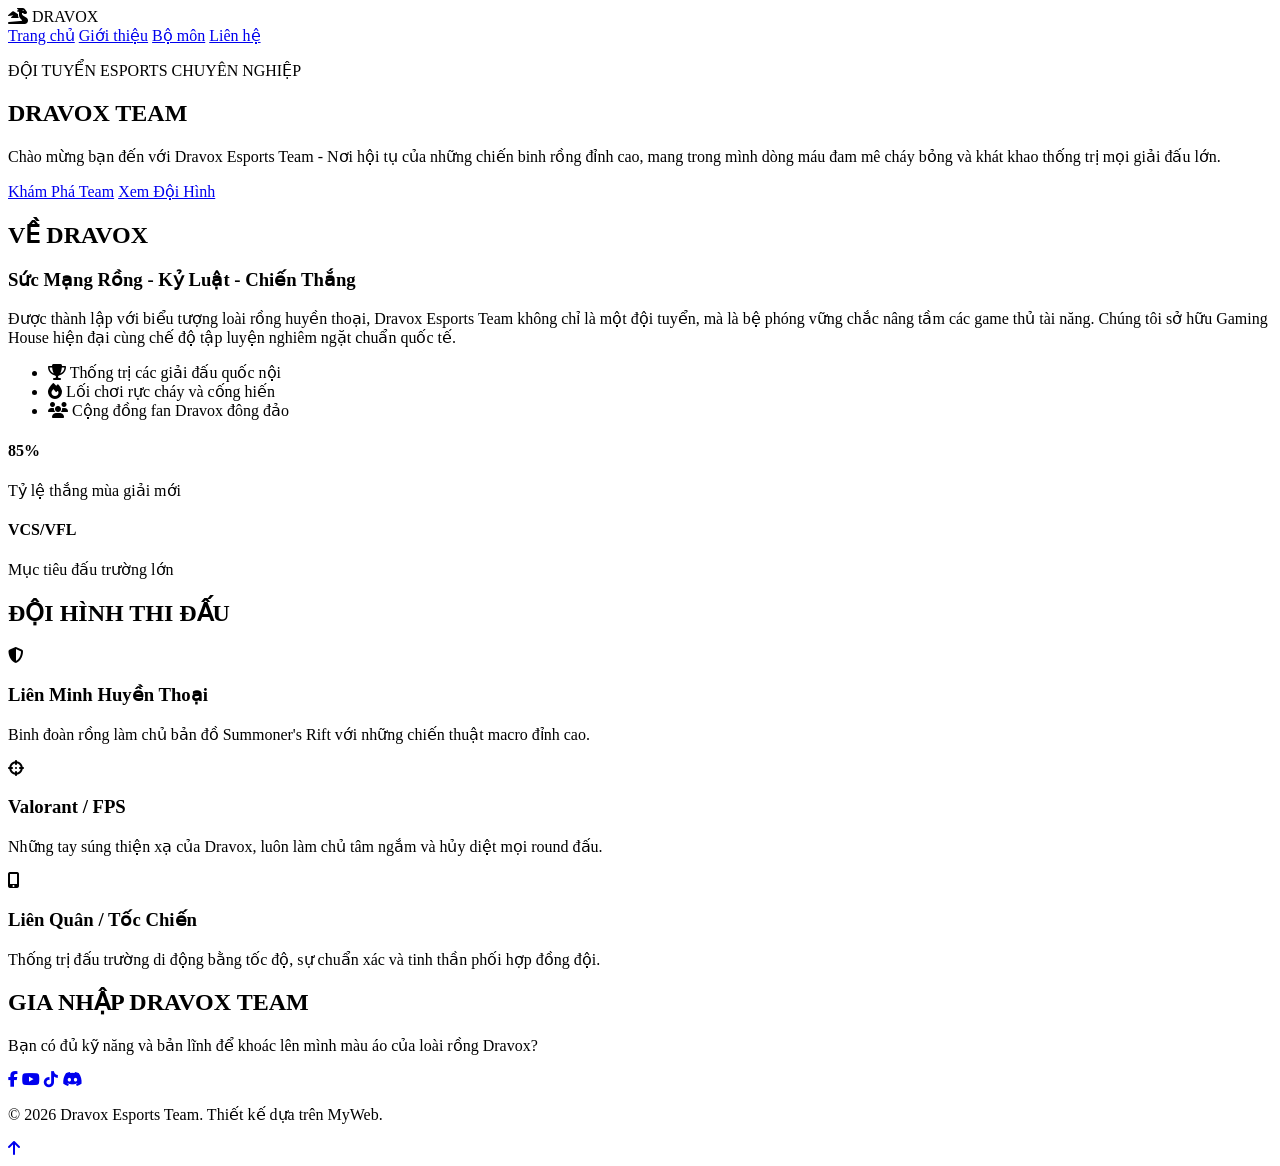
==== html/index.html @ 7ad42386 "Update index.html" ====
<!DOCTYPE html>
<html lang="vi">
<head>
  <meta charset="UTF-8">
  <meta name="viewport" content="width=device-width, initial-scale=1.0">
  <title>Dravox Esports - Đấu Trường Huyền Thoại</title>
  <!-- Nhúng Font chữ Gaming và Icon từ Google/FontAwesome -->
  <link rel="preconnect" href="https://fonts.googleapis.com">
  <link rel="preconnect" href="https://fonts.gstatic.com" crossorigin>
  <link href="https://fonts.googleapis.com/css2?family=Orbitron:wght@400;700;900&family=Roboto:wght@400;500;700&display=swap" rel="stylesheet">
  <link rel="stylesheet" href="https://cdnjs.cloudflare.com/ajax/libs/font-awesome/6.5.1/css/all.min.css">
  
  <!-- Đường dẫn kết nối đến file CSS ngoài của bạn -->
  <link rel="stylesheet" href="css/style.css">
</head>
<body>

<header class="site-header" id="top">
  <div class="brand"><i class="fa-solid fa-dragon"></i> DRAVOX</div>
  <nav class="main-nav" aria-label="Điều hướng chính">
    <a href="#hero">Trang chủ</a>
    <a href="#about">Giới thiệu</a>
    <a href="#gallery">Bộ môn</a>
    <a href="#contact">Liên hệ</a>
  </nav>
</header>

<main>
  <!-- Khu vực Banner chính (Hero Section) -->
  <section class="hero" id="hero">
    <div class="hero-content">
      <p class="eyebrow">ĐỘI TUYỂN ESPORTS CHUYÊN NGHIỆP</p>
      <h1 id="main-title">DRAVOX TEAM</h1>
      <p class="intro">Chào mừng bạn đến với Dravox Esports Team - Nơi hội tụ của những chiến binh rồng đỉnh cao, mang trong mình dòng máu đam mê cháy bỏng và khát khao thống trị mọi giải đấu lớn.</p>
      <div class="hero-buttons">
        <a class="primary-button" href="#about">Khám Phá Team</a>
        <a class="secondary-button" href="#gallery">Xem Đội Hình</a>
      </div>
    </div>
  </section>

  <!-- Khu vực Giới thiệu (About Section) -->
  <section class="about" id="about">
    <div class="section-container">
      <h2 class="section-title">VỀ DRAVOX</h2>
      <div class="about-grid">
        <div class="about-text">
          <h3>Sức Mạng Rồng - Kỷ Luật - Chiến Thắng</h3>
          <p>Được thành lập với biểu tượng loài rồng huyền thoại, Dravox Esports Team không chỉ là một đội tuyển, mà là bệ phóng vững chắc nâng tầm các game thủ tài năng. Chúng tôi sở hữu Gaming House hiện đại cùng chế độ tập luyện nghiêm ngặt chuẩn quốc tế.</p>
          <ul class="features-list">
            <li><i class="fa-solid fa-trophy"></i> Thống trị các giải đấu quốc nội</li>
            <li><i class="fa-solid fa-fire"></i> Lối chơi rực cháy và cống hiến</li>
            <li><i class="fa-solid fa-users"></i> Cộng đồng fan Dravox đông đảo</li>
          </ul>
        </div>
        <div class="about-stats">
          <div class="stat-card">
            <h4>85%</h4>
            <p>Tỷ lệ thắng mùa giải mới</p>
          </div>
          <div class="stat-card">
            <h4>VCS/VFL</h4>
            <p>Mục tiêu đấu trường lớn</p>
          </div>
        </div>
      </div>
    </div>
  </section>

  <!-- Khu vực Các bộ môn (Gallery Section) -->
  <section class="gallery" id="gallery">
    <div class="section-container">
      <h2 class="section-title">ĐỘI HÌNH THI ĐẤU</h2>
      <div class="cards-grid">
        <div class="game-card">
          <div class="game-icon"><i class="fa-solid fa-shield-halved"></i></div>
          <h3>Liên Minh Huyền Thoại</h3>
          <p>Binh đoàn rồng làm chủ bản đồ Summoner's Rift với những chiến thuật macro đỉnh cao.</p>
        </div>
        <div class="game-card">
          <div class="game-icon"><i class="fa-solid fa-crosshairs"></i></div>
          <h3>Valorant / FPS</h3>
          <p>Những tay súng thiện xạ của Dravox, luôn làm chủ tâm ngắm và hủy diệt mọi round đấu.</p>
        </div>
        <div class="game-card">
          <div class="game-icon"><i class="fa-solid fa-mobile-screen-button"></i></div>
          <h3>Liên Quân / Tốc Chiến</h3>
          <p>Thống trị đấu trường di động bằng tốc độ, sự chuẩn xác và tinh thần phối hợp đồng đội.</p>
        </div>
      </div>
    </div>
  </section>

  <!-- Khu vực Liên hệ (Contact Section) -->
  <section class="contact" id="contact">
    <div class="section-container">
      <h2 class="section-title">GIA NHẬP DRAVOX TEAM</h2>
      <p class="contact-sub">Bạn có đủ kỹ năng và bản lĩnh để khoác lên mình màu áo của loài rồng Dravox?</p>
      <div class="social-links">
        <a href="#" class="social-icon"><i class="fa-brands fa-facebook-f"></i></a>
        <a href="#" class="social-icon"><i class="fa-brands fa-youtube"></i></a>
        <a href="#" class="social-icon"><i class="fa-brands fa-tiktok"></i></a>
        <a href="#" class="social-icon"><i class="fa-brands fa-discord"></i></a>
      </div>
    </div>
  </section>
</main>

<footer class="site-footer">
  <p>&copy; 2026 Dravox Esports Team. Thiết kế dựa trên MyWeb.</p>
  <a href="#top" class="back-to-top"><i class="fa-solid fa-arrow-up"></i></a>
</footer>

</body>
</html>
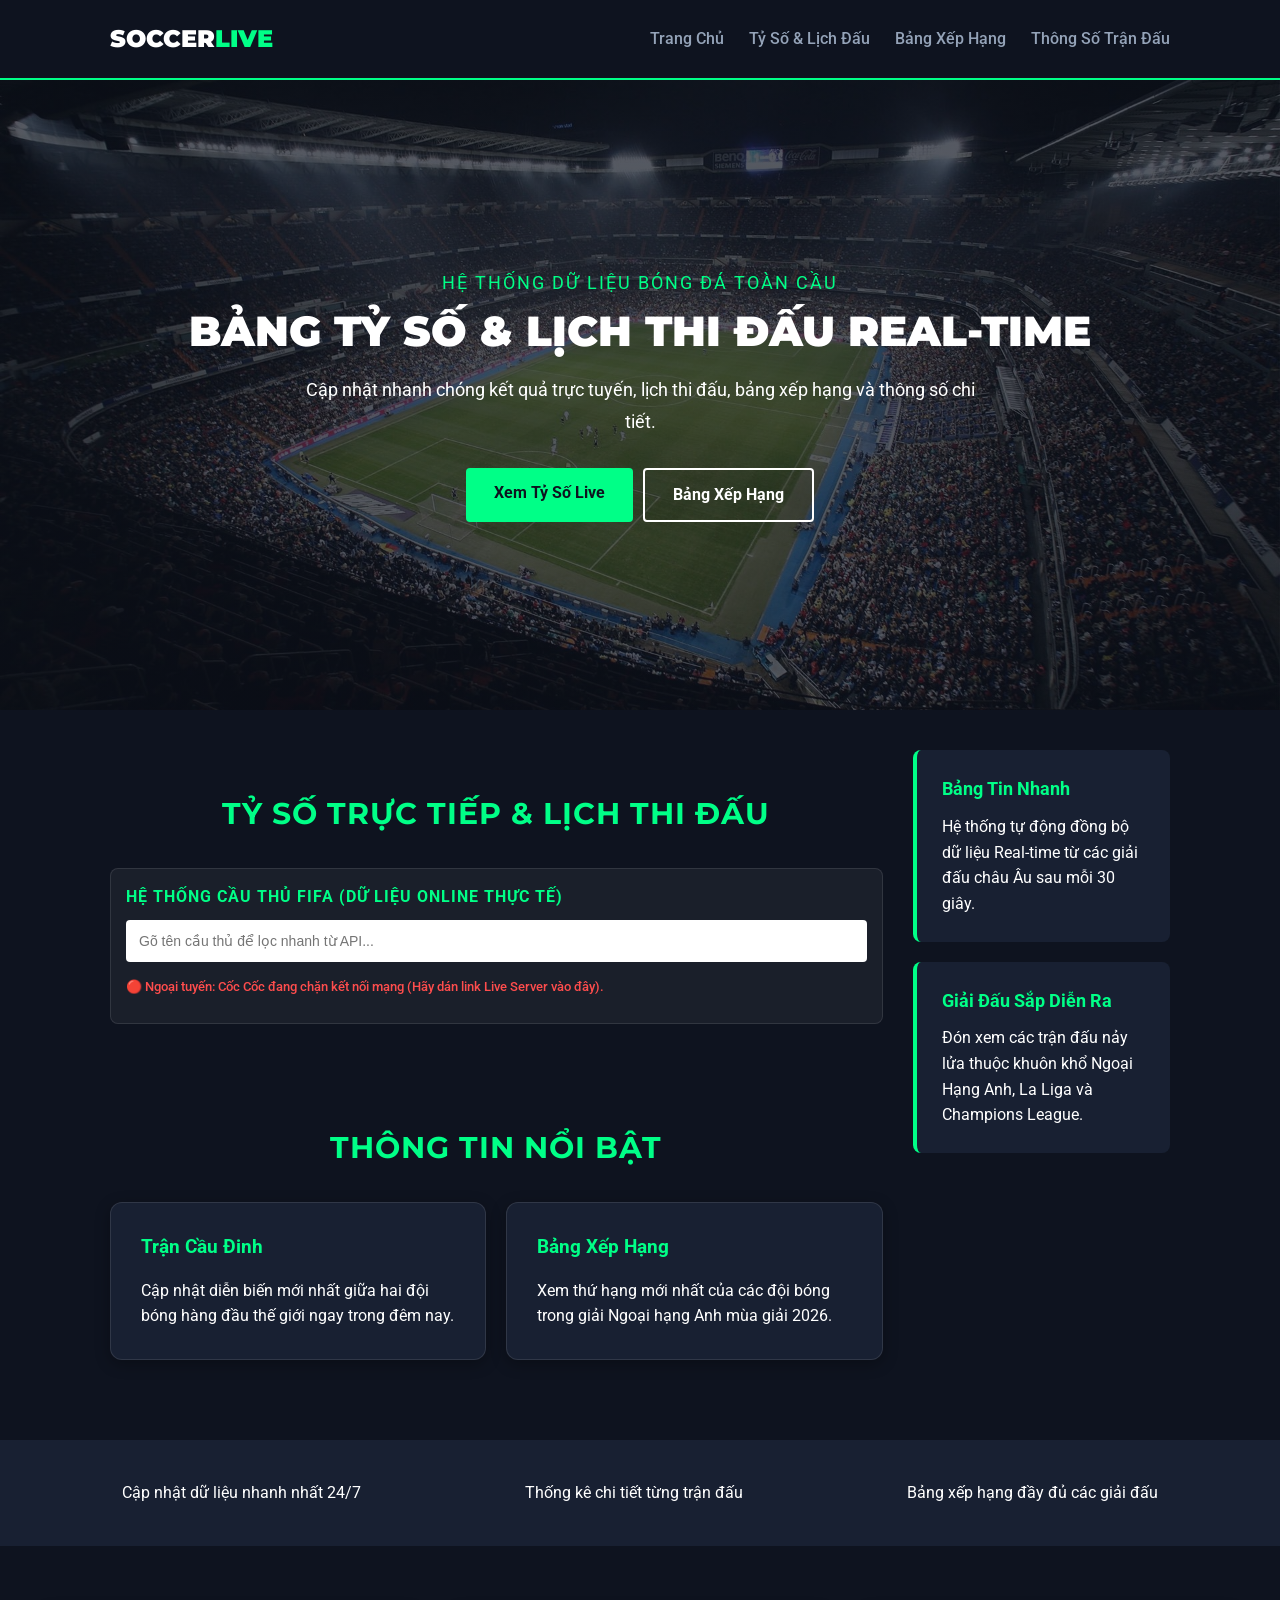
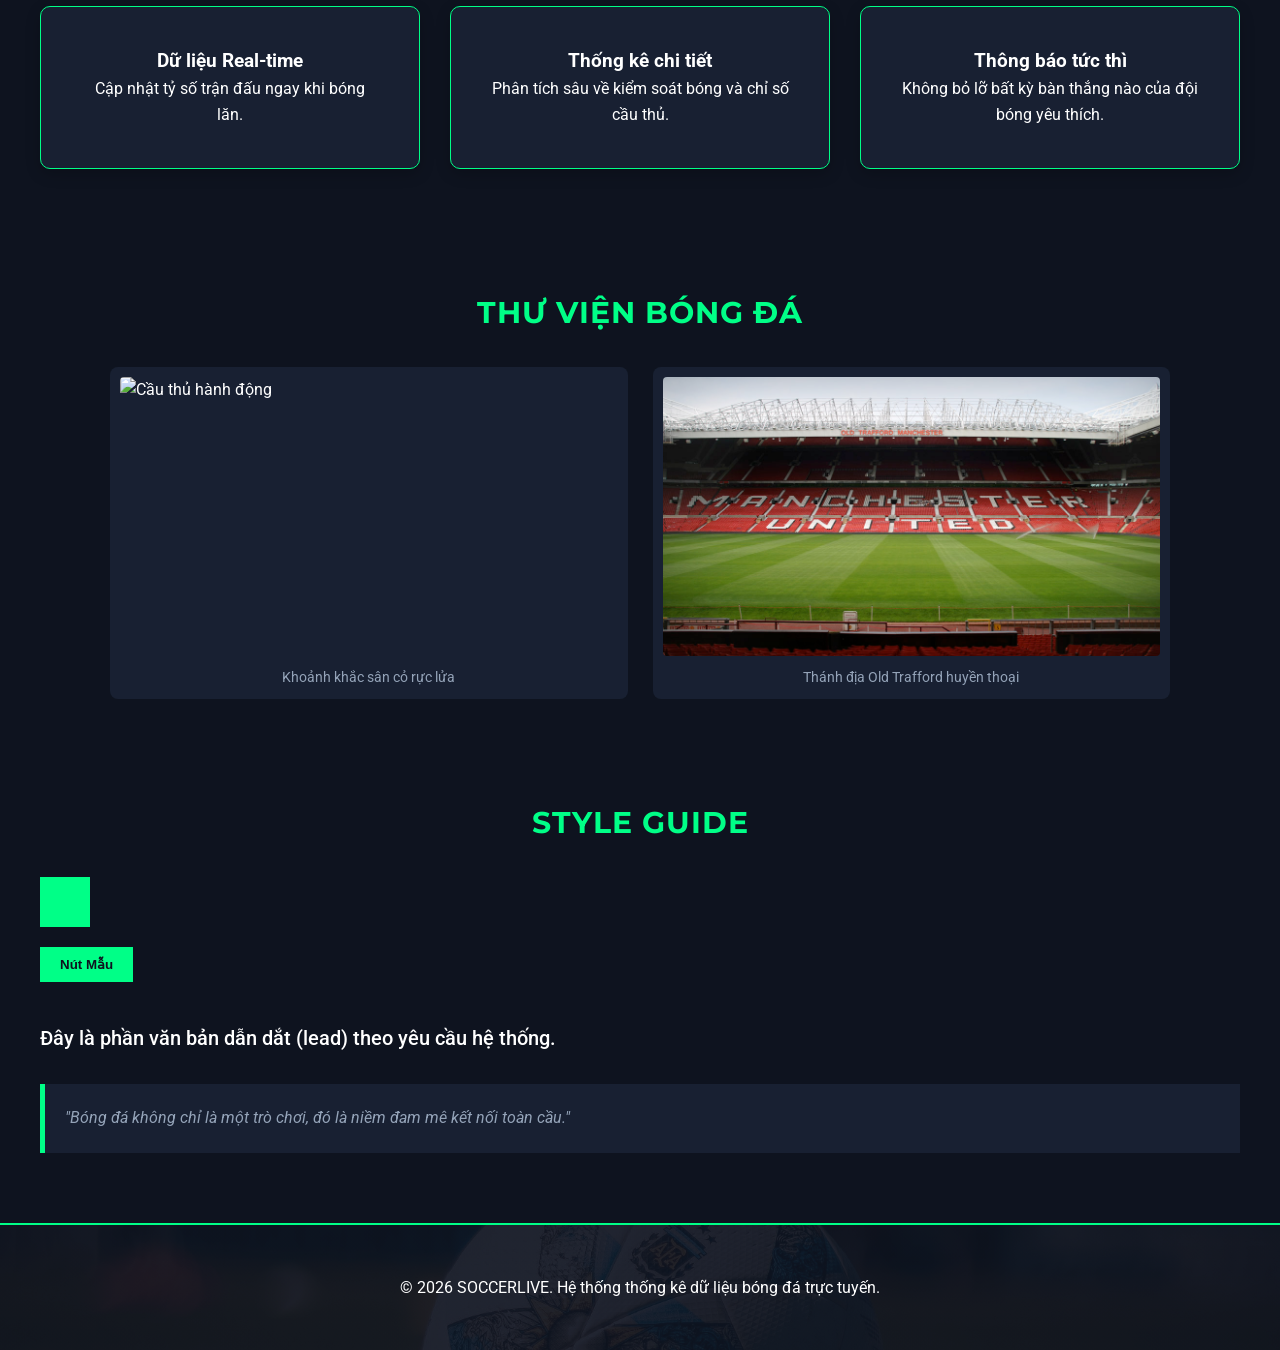
==== commit c30542da: "update" ====
--- a/html/index.html
+++ b/html/index.html
@@ -3,113 +3,133 @@
 <head>
   <meta charset="UTF-8">
   <meta name="viewport" content="width=device-width, initial-scale=1.0">
-  <title>Dravox Esports - Đấu Trường Huyền Thoại</title>
-  <!-- Nhúng Font chữ Gaming và Icon từ Google/FontAwesome -->
+  <title>SOCCERLIVE - Kênh Dữ Liệu Bóng Đá Tổng Hợp</title>
   <link rel="preconnect" href="https://fonts.googleapis.com">
   <link rel="preconnect" href="https://fonts.gstatic.com" crossorigin>
-  <link href="https://fonts.googleapis.com/css2?family=Orbitron:wght@400;700;900&family=Roboto:wght@400;500;700&display=swap" rel="stylesheet">
-  <link rel="stylesheet" href="https://cdnjs.cloudflare.com/ajax/libs/font-awesome/6.5.1/css/all.min.css">
+  <link href="https://fonts.googleapis.com/css2?family=Montserrat:wght@700;900&family=Roboto:wght@400;500&display=swap" rel="stylesheet">
+  <link rel="stylesheet" href="../css/style.css">
   
-  <!-- Đường dẫn kết nối đến file CSS ngoài của bạn -->
-  <link rel="stylesheet" href="css/style.css">
+  <script src="../js/api.js" defer></script>
 </head>
 <body>
 
-<header class="site-header" id="top">
-  <div class="brand"><i class="fa-solid fa-dragon"></i> DRAVOX</div>
-  <nav class="main-nav" aria-label="Điều hướng chính">
-    <a href="#hero">Trang chủ</a>
-    <a href="#about">Giới thiệu</a>
-    <a href="#gallery">Bộ môn</a>
-    <a href="#contact">Liên hệ</a>
-  </nav>
-</header>
+  <img src="../img/hero.jpg" alt="Hero reference image" style="display: none;">
+  <img src="../img/hero-bg.jpg" alt="Hero background" style="display: none;">
+  <img src="../img/bg-footer.jpg" alt="Footer background" style="display: none;">
 
-<main>
-  <!-- Khu vực Banner chính (Hero Section) -->
-  <section class="hero" id="hero">
-    <div class="hero-content">
-      <p class="eyebrow">ĐỘI TUYỂN ESPORTS CHUYÊN NGHIỆP</p>
-      <h1 id="main-title">DRAVOX TEAM</h1>
-      <p class="intro">Chào mừng bạn đến với Dravox Esports Team - Nơi hội tụ của những chiến binh rồng đỉnh cao, mang trong mình dòng máu đam mê cháy bỏng và khát khao thống trị mọi giải đấu lớn.</p>
-      <div class="hero-buttons">
-        <a class="primary-button" href="#about">Khám Phá Team</a>
-        <a class="secondary-button" href="#gallery">Xem Đội Hình</a>
-      </div>
+  <header class="site-header">
+    <div class="header-container">
+      <div class="logo">SOCCER<span>LIVE</span></div>
+      <nav class="main-nav">
+        <a href="#hero">Trang Chủ</a>
+        <a href="#scores">Tỷ Số & Lịch Đấu</a>
+        <a href="#standings">Bảng Xếp Hạng</a>
+        <a href="#stats">Thông Số Trận Đấu</a>
+      </nav>
     </div>
-  </section>
+  </header>
 
-  <!-- Khu vực Giới thiệu (About Section) -->
-  <section class="about" id="about">
-    <div class="section-container">
-      <h2 class="section-title">VỀ DRAVOX</h2>
-      <div class="about-grid">
-        <div class="about-text">
-          <h3>Sức Mạng Rồng - Kỷ Luật - Chiến Thắng</h3>
-          <p>Được thành lập với biểu tượng loài rồng huyền thoại, Dravox Esports Team không chỉ là một đội tuyển, mà là bệ phóng vững chắc nâng tầm các game thủ tài năng. Chúng tôi sở hữu Gaming House hiện đại cùng chế độ tập luyện nghiêm ngặt chuẩn quốc tế.</p>
-          <ul class="features-list">
-            <li><i class="fa-solid fa-trophy"></i> Thống trị các giải đấu quốc nội</li>
-            <li><i class="fa-solid fa-fire"></i> Lối chơi rực cháy và cống hiến</li>
-            <li><i class="fa-solid fa-users"></i> Cộng đồng fan Dravox đông đảo</li>
-          </ul>
-        </div>
-        <div class="about-stats">
-          <div class="stat-card">
-            <h4>85%</h4>
-            <p>Tỷ lệ thắng mùa giải mới</p>
-          </div>
-          <div class="stat-card">
-            <h4>VCS/VFL</h4>
-            <p>Mục tiêu đấu trường lớn</p>
-          </div>
+  <main>
+    <section class="hero" id="hero">
+      <div class="hero-content">
+        <p class="hero-subtitle">Hệ Thống Dữ Liệu Bóng Đá Toàn Cầu</p>
+        <h1 id="main-title">BẢNG TỶ SỐ & LỊCH THI ĐẤU REAL-TIME</h1>
+        <p class="intro">Cập nhật nhanh chóng kết quả trực tuyến, lịch thi đấu, bảng xếp hạng và thông số chi tiết.</p>
+        <div class="hero-buttons">
+          <a href="#scores" class="btn-primary">Xem Tỷ Số Live</a>
+          <a href="#standings" class="btn-secondary">Bảng Xếp Hạng</a>
         </div>
       </div>
+    </section>
+
+    <div class="content-layout">
+      
+      <div class="main-content">
+        <section class="section-container" id="scores">
+          <h2 class="section-title">TỶ SỐ TRỰC TIẾP & LỊCH THI ĐẤU</h2>
+        </section>
+
+        <section class="section-container">
+          <h2 class="section-title">THÔNG TIN NỔI BẬT</h2>
+          <div class="card-flex-container">
+            <div class="card">
+              <h3>Trận Cầu Đinh</h3>
+              <p>Cập nhật diễn biến mới nhất giữa hai đội bóng hàng đầu thế giới ngay trong đêm nay.</p>
+            </div>
+            <div class="card">
+              <h3>Bảng Xếp Hạng</h3>
+              <p>Xem thứ hạng mới nhất của các đội bóng trong giải Ngoại hạng Anh mùa giải 2026.</p>
+            </div>
+          </div>
+        </section>
+      </div>
+
+      <aside class="side-panel">
+        <div class="sidebar-box">
+          <h3>Bảng Tin Nhanh</h3>
+          <p>Hệ thống tự động đồng bộ dữ liệu Real-time từ các giải đấu châu Âu sau mỗi 30 giây.</p>
+        </div>
+        <div class="sidebar-box">
+          <h3>Giải Đấu Sắp Diễn Ra</h3>
+          <p>Đón xem các trận đấu nảy lửa thuộc khuôn khổ Ngoại Hạng Anh, La Liga và Champions League.</p>
+        </div>
+      </aside>
+      
     </div>
-  </section>
 
-  <!-- Khu vực Các bộ môn (Gallery Section) -->
-  <section class="gallery" id="gallery">
-    <div class="section-container">
-      <h2 class="section-title">ĐỘI HÌNH THI ĐẤU</h2>
-      <div class="cards-grid">
-        <div class="game-card">
-          <div class="game-icon"><i class="fa-solid fa-shield-halved"></i></div>
-          <h3>Liên Minh Huyền Thoại</h3>
-          <p>Binh đoàn rồng làm chủ bản đồ Summoner's Rift với những chiến thuật macro đỉnh cao.</p>
+    <section id="about">
+      <ul class="topic-list">
+        <li>Cập nhật dữ liệu nhanh nhất 24/7</li>
+        <li>Thống kê chi tiết từng trận đấu</li>
+        <li>Bảng xếp hạng đầy đủ các giải đấu</li>
+      </ul>
+    </section>
+
+    <section id="features">
+      <div class="card-row">
+        <div class="feature-card">
+          <h3>Dữ liệu Real-time</h3>
+          <p>Cập nhật tỷ số trận đấu ngay khi bóng lăn.</p>
         </div>
-        <div class="game-card">
-          <div class="game-icon"><i class="fa-solid fa-crosshairs"></i></div>
-          <h3>Valorant / FPS</h3>
-          <p>Những tay súng thiện xạ của Dravox, luôn làm chủ tâm ngắm và hủy diệt mọi round đấu.</p>
+        <div class="feature-card">
+          <h3>Thống kê chi tiết</h3>
+          <p>Phân tích sâu về kiểm soát bóng và chỉ số cầu thủ.</p>
         </div>
-        <div class="game-card">
-          <div class="game-icon"><i class="fa-solid fa-mobile-screen-button"></i></div>
-          <h3>Liên Quân / Tốc Chiến</h3>
-          <p>Thống trị đấu trường di động bằng tốc độ, sự chuẩn xác và tinh thần phối hợp đồng đội.</p>
+        <div class="feature-card">
+          <h3>Thông báo tức thì</h3>
+          <p>Không bỏ lỡ bất kỳ bàn thắng nào của đội bóng yêu thích.</p>
         </div>
       </div>
-    </div>
-  </section>
+    </section>
 
-  <!-- Khu vực Liên hệ (Contact Section) -->
-  <section class="contact" id="contact">
-    <div class="section-container">
-      <h2 class="section-title">GIA NHẬP DRAVOX TEAM</h2>
-      <p class="contact-sub">Bạn có đủ kỹ năng và bản lĩnh để khoác lên mình màu áo của loài rồng Dravox?</p>
-      <div class="social-links">
-        <a href="#" class="social-icon"><i class="fa-brands fa-facebook-f"></i></a>
-        <a href="#" class="social-icon"><i class="fa-brands fa-youtube"></i></a>
-        <a href="#" class="social-icon"><i class="fa-brands fa-tiktok"></i></a>
-        <a href="#" class="social-icon"><i class="fa-brands fa-discord"></i></a>
+    <section id="gallery">
+      <h2 class="section-title">THƯ VIỆN BÓNG ĐÁ</h2>
+      <div class="gallery-grid-container">
+        <figure class="gallery-item">
+          <img src="../img/3921.jpg" alt="Cầu thủ hành động">
+          <figcaption>Khoảnh khắc sân cỏ rực lửa</figcaption>
+        </figure>
+        <figure class="gallery-item">
+          <img src="../img/san-vandong.jpg" alt="Sân vận động Old Trafford">
+          <figcaption>Thánh địa Old Trafford huyền thoại</figcaption>
+        </figure>
       </div>
-    </div>
-  </section>
-</main>
+    </section>
 
-<footer class="site-footer">
-  <p>&copy; 2026 Dravox Esports Team. Thiết kế dựa trên MyWeb.</p>
-  <a href="#top" class="back-to-top"><i class="fa-solid fa-arrow-up"></i></a>
-</footer>
+    <section id="style-guide">
+      <h2 class="section-title">STYLE GUIDE</h2>
+      <div class="swatches"></div>
+      <button class="primary-button">Nút Mẫu</button>
+      <p class="lead">Đây là phần văn bản dẫn dắt (lead) theo yêu cầu hệ thống.</p>
+      
+      <blockquote id="story">
+        "Bóng đá không chỉ là một trò chơi, đó là niềm đam mê kết nối toàn cầu."
+      </blockquote>
+    </section>
+  </main>
 
+  <footer class="site-footer">
+    <p>© 2026 SOCCERLIVE. Hệ thống thống kê dữ liệu bóng đá trực tuyến.</p>
+  </footer>
 </body>
 </html>
--- a/css/style.css
+++ b/css/style.css
@@ -0,0 +1,254 @@
+/* 1. BIẾN MÀU SẮC & FONT */
+:root {
+  --bg-dark: #0e131f;
+  --card-bg: #182032;
+  --primary: #00ff87;
+  --text-white: #ffffff;
+  --text-gray: #94a3b8;
+  --font-display: 'Montserrat', sans-serif;
+  --font-base: 'Roboto', sans-serif;
+}
+
+/* 2. RESET & CẤU TRÚC CHUNG */
+* { margin: 0; padding: 0; box-sizing: border-box; }
+body {
+  width: 100%;
+  min-height: 100vh;
+  background-color: var(--bg-dark);
+  color: var(--text-white);
+  font-family: var(--font-base);
+  line-height: 1.6;
+  text-align: left;
+}
+
+/* 3. HEADER & NAV SỬ DỤNG FLEXBOX */
+.site-header {
+  background-color: rgba(14, 19, 31, 0.95);
+  padding: 20px 0;
+  border-bottom: 2px solid var(--primary);
+}
+.header-container { 
+  max-width: 1100px; 
+  margin: 0 auto; 
+  display: flex;             
+  justify-content: space-between; 
+  align-items: center;       
+  padding: 0 20px; 
+}
+.logo { font-family: var(--font-display); font-size: 24px; font-weight: 900; color: var(--text-white); }
+.logo span { color: var(--primary); }
+
+.main-nav {
+  display: flex;             
+}
+.main-nav a { 
+  color: var(--text-gray); 
+  text-decoration: none; 
+  margin-left: 25px; 
+  font-weight: 500; 
+}
+
+/* 4. HERO SECTION SỬ DỤNG FLEXBOX */
+.hero {
+  width: 100%;
+  height: 70vh;
+  display: flex;             
+  flex-direction: column;    
+  align-items: center;       
+  justify-content: center;   
+  text-align: center;
+  padding: 0 20px;
+  background: linear-gradient(rgba(14, 19, 31, 0.7), rgba(14, 19, 31, 0.7)), 
+              url('../img/hero-bg.jpg') no-repeat center center;
+  background-size: cover;
+}
+.hero-buttons {
+  display: flex;             
+  justify-content: center;
+}
+
+/* 5. TYPOGRAPHY - ĐỊNH DẠNG VĂN BẢN */
+#main-title {
+    font-family: var(--font-display); 
+    font-size: 42px; 
+    font-weight: 900; 
+    line-height: 1.1; 
+    margin-bottom: 20px; 
+    color: var(--text-white);
+    text-transform: uppercase;
+}
+.hero-subtitle {
+    font-size: 18px;
+    letter-spacing: 2px;
+    text-transform: uppercase;
+    color: var(--primary);
+    margin-bottom: 10px;
+}
+.intro {
+    font-size: 18px;
+    line-height: 1.8;
+    max-width: 700px;
+    margin: 0 auto 30px auto;
+}
+.section-title { 
+    font-family: var(--font-display); 
+    font-size: 30px; 
+    text-align: center; 
+    color: var(--primary); 
+    margin-bottom: 30px;
+    letter-spacing: 1px;
+}
+
+/* 6. CẤU TRÚC BỐ CỤC HAI VÙNG SỬ DỤNG FLEXBOX (Đồng bộ theo class mới) */
+.content-layout {
+  max-width: 1100px;
+  margin: 0 auto;
+  padding: 40px 20px;
+  display: flex;             
+  gap: 30px;                 
+}
+
+.main-content {
+  flex: 3;                   
+}
+
+.side-panel {
+  flex: 1;                   
+  display: flex;
+  flex-direction: column;    
+  gap: 20px;
+}
+
+.sidebar-box {
+  background-color: var(--card-bg);
+  padding: 25px;
+  border-radius: 8px;
+  border-left: 4px solid var(--primary);
+}
+.sidebar-box h3 { color: var(--primary); margin-bottom: 10px; font-size: 18px; }
+
+/* 7. CÁC SECTION NỘI DUNG */
+.section-container { padding: 40px 0; }
+#about { padding: 40px; background-color: var(--card-bg); }
+.topic-list { 
+  list-style: none; 
+  display: flex;             
+  justify-content: space-around; 
+  color: var(--text-white); 
+}
+
+/* 8. BUTTONS */
+.btn-primary { padding: 12px 28px; background-color: var(--primary); color: #0e131f; text-decoration: none; border-radius: 4px; font-weight: 700; }
+.btn-secondary { padding: 12px 28px; border: 2px solid var(--text-white); color: var(--text-white); text-decoration: none; border-radius: 4px; margin-left: 10px; font-weight: 700; }
+
+/* 9. FOOTER */
+.site-footer {
+  background: linear-gradient(rgba(14, 19, 31, 0.9), rgba(14, 19, 31, 0.9)), 
+              url('../img/bg-footer.jpg');
+  background-size: cover;
+  background-position: center;
+  padding: 50px 20px;
+  border-top: 2px solid var(--primary);
+  text-align: center;
+  color: var(--text-white);
+}
+
+/* 10. STYLE GUIDE COMPONENTS */
+#style-guide { padding: 40px; background: var(--bg-dark); }
+.swatches { width: 50px; height: 50px; background-color: var(--primary); margin-bottom: 20px; }
+.primary-button { padding: 10px 20px; background-color: var(--primary); border: none; cursor: pointer; color: #0e131f; font-weight: 700; margin-bottom: 20px; }
+.lead { font-size: 20px; color: var(--text-white); margin: 20px 0; font-weight: 500; }
+
+blockquote {
+  border-left: 5px solid var(--primary);
+  padding: 20px;
+  background-color: var(--card-bg);
+  font-style: italic;
+  color: var(--text-gray);
+  margin: 30px 0;
+  line-height: 1.8;
+}
+
+/* 11. CARDS SỬ DỤNG FLEXBOX */
+.card-flex-container {
+    display: flex;           
+    flex-wrap: wrap;         
+    gap: 20px;
+    margin-top: 20px;
+}
+
+.card {
+    flex: 1;                 
+    min-width: 250px;        
+    background-color: var(--card-bg);
+    padding: 30px;
+    border: 1px solid rgba(255, 255, 255, 0.1);
+    border-radius: 12px;
+    box-shadow: 0 4px 15px rgba(0, 0, 0, 0.3);
+    transition: transform 0.3s ease;
+}
+.card:hover { transform: translateY(-10px); }
+.card h3 { color: var(--primary); margin-bottom: 15px; }
+
+/* 12. FEATURES SECTION SỬ DỤNG FLEXBOX */
+#features { padding: 60px 20px; background-color: var(--bg-dark); }
+.card-row {
+    display: flex;           
+    flex-wrap: wrap;         
+    justify-content: center;
+    gap: 30px;
+    max-width: 1200px;
+    margin: 0 auto;
+}
+.feature-card {
+    flex: 1;
+    min-width: 280px;
+    background: var(--card-bg);
+    padding: 40px;
+    border-radius: 10px;
+    text-align: center;
+    border: 1px solid var(--primary);
+    box-shadow: 0 5px 15px rgba(0, 0, 0, 0.2);
+}
+
+/* 13. GALLERY & IMAGES - ĐÃ ĐỔI SANG CSS GRID ĐÚNG CÚ PHÁP */
+#gallery { padding: 60px 20px; max-width: 1100px; margin: 0 auto; }
+
+.gallery-grid-container {
+    display: grid;                             /* Kích hoạt cấu trúc CSS Grid */
+    grid-template-columns: repeat(2, 1fr);     /* Tạo lưới gồm 2 cột đều nhau bằng repeat và fr */
+    gap: 25px;                                 /* Thiết lập khoảng cách giữa các ô */
+    margin-top: 30px;
+}
+
+.gallery-item {
+    background: var(--card-bg);
+    padding: 10px;
+    border-radius: 8px;
+    transition: transform 0.3s ease;
+}
+
+.gallery-item img {
+    width: 100%;       
+    height: auto;         
+    aspect-ratio: 16 / 9;    
+    object-fit: cover;    
+    border-radius: 4px;
+    display: block;       
+}
+.gallery-item figcaption { margin-top: 10px; color: var(--text-gray); font-size: 14px; text-align: center; }
+.gallery-item:hover { transform: scale(1.05); cursor: pointer; }
+
+/* 14. RESPONSIVE MEDIA QUERIES */
+@media (max-width: 768px) {
+  .two-columns-layout, .content-layout {
+    flex-direction: column;  
+  }
+  .gallery-grid-container {
+    grid-template-columns: repeat(1, 1fr);     /* Chuyển thư viện về lưới 1 cột khi thu nhỏ màn hình điện thoại */
+  }
+  .topic-list {
+    flex-direction: column;  
+    gap: 15px;
+  }
+}
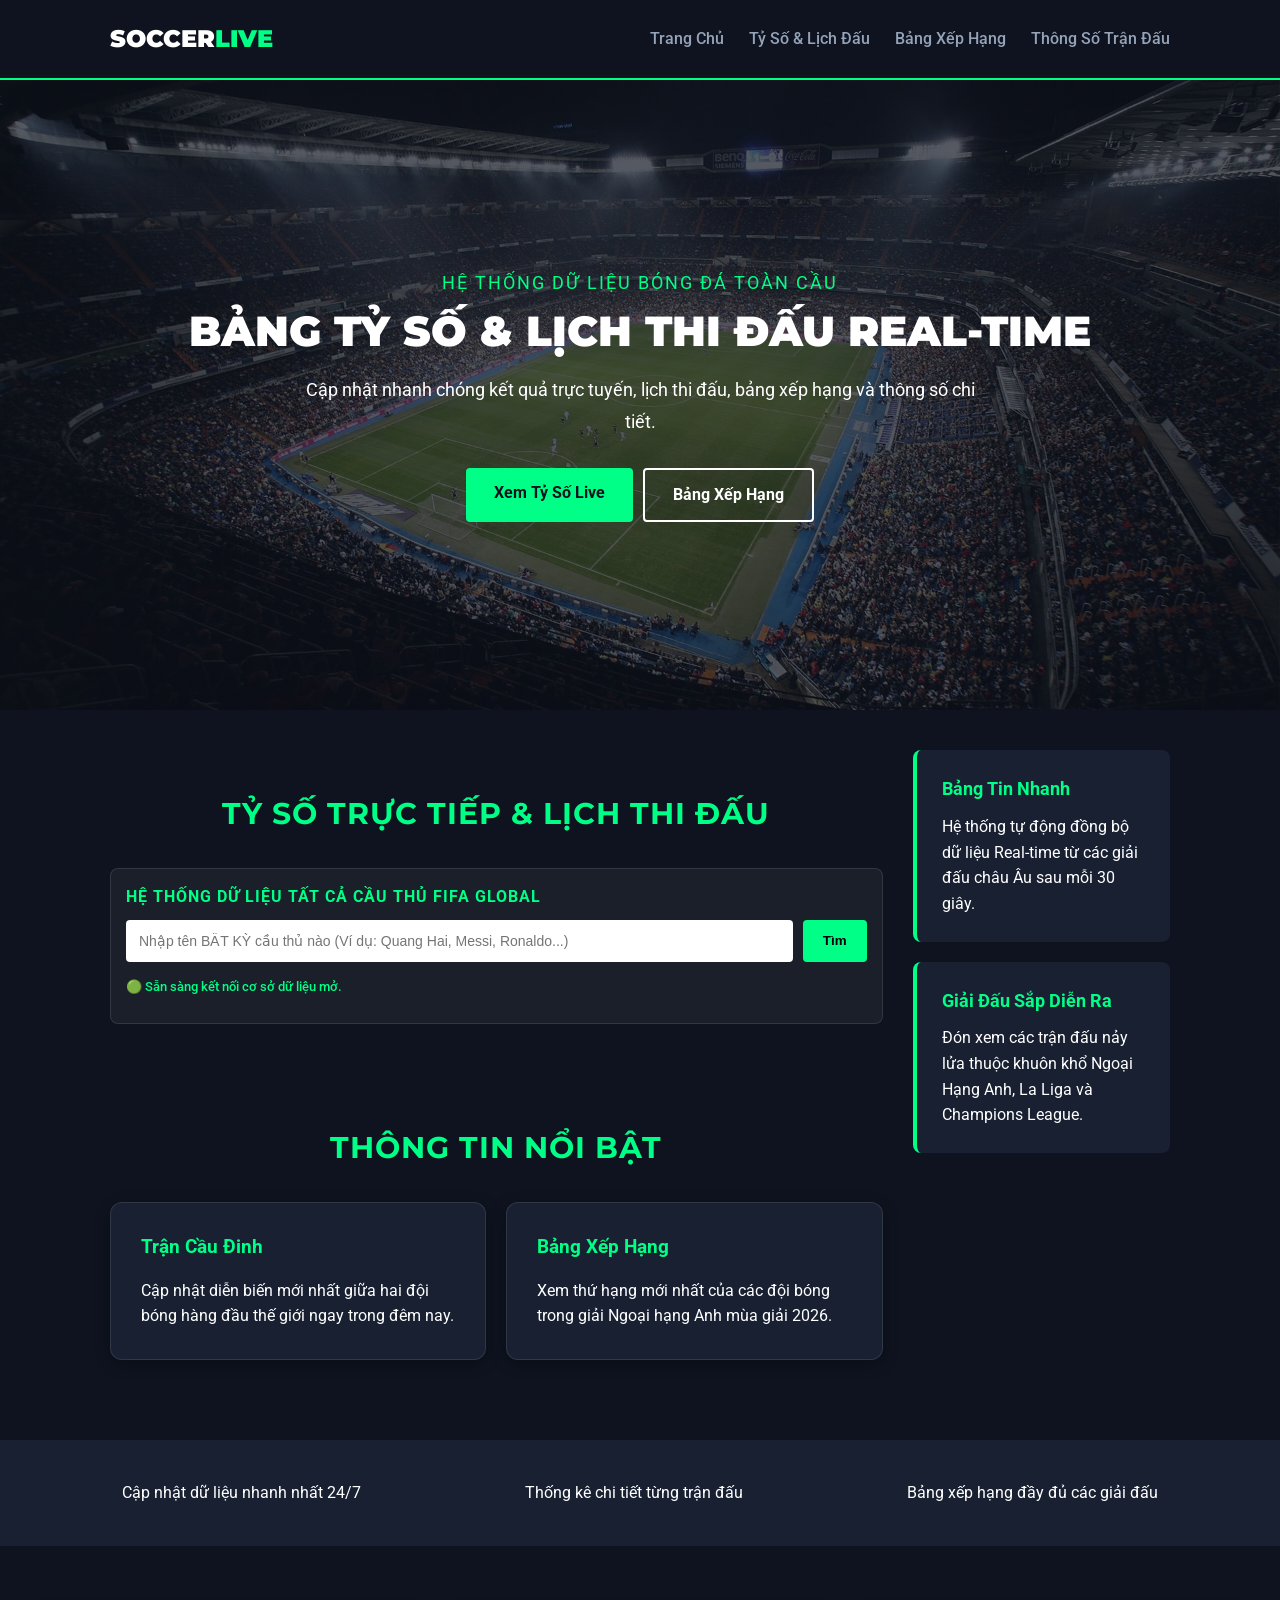
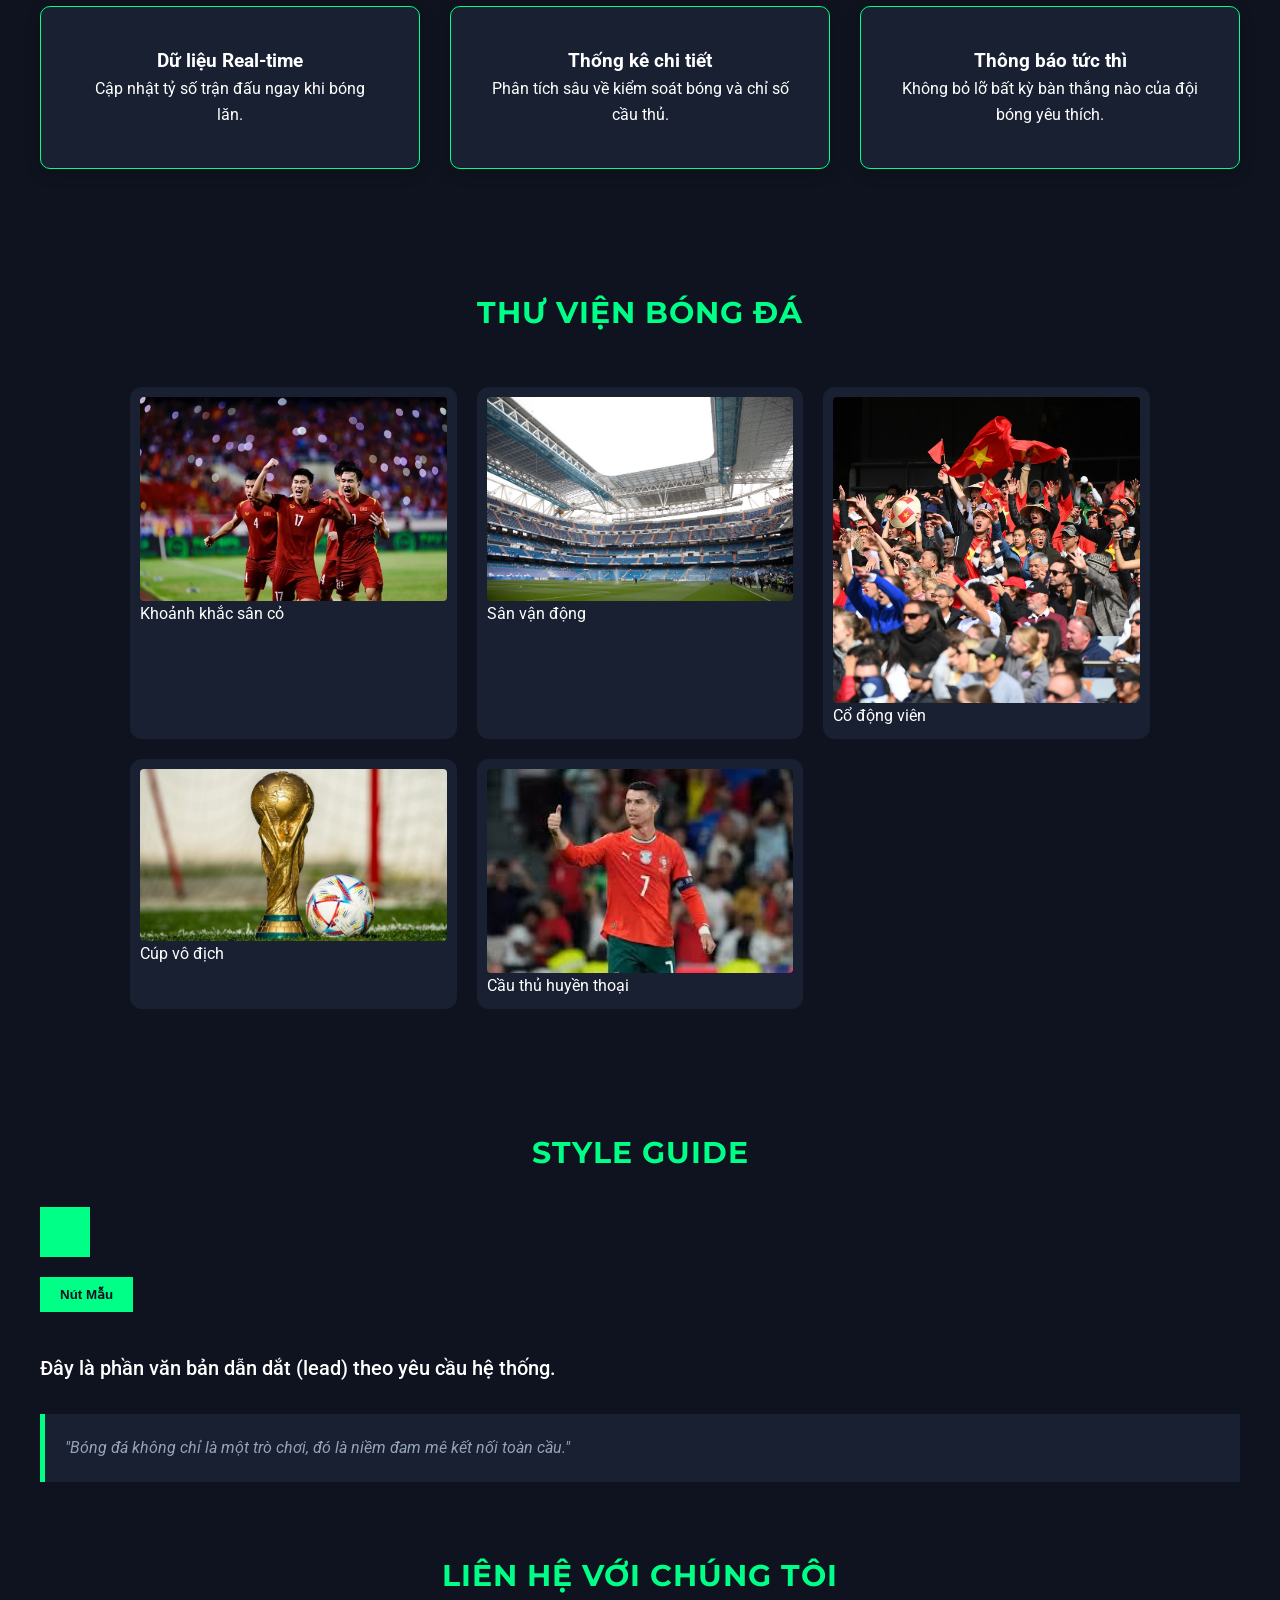
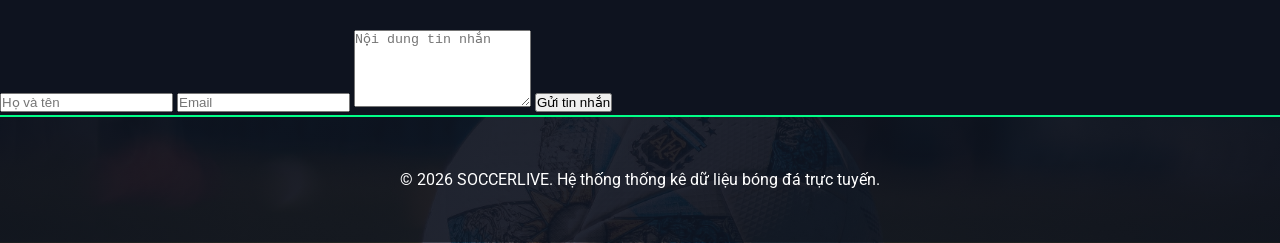
==== commit 455e3f47: "update" ====
--- a/html/index.html
+++ b/html/index.html
@@ -101,21 +101,31 @@
         </div>
       </div>
     </section>
-
-    <section id="gallery">
-      <h2 class="section-title">THƯ VIỆN BÓNG ĐÁ</h2>
-      <div class="gallery-grid-container">
-        <figure class="gallery-item">
-          <img src="../img/3921.jpg" alt="Cầu thủ hành động">
-          <figcaption>Khoảnh khắc sân cỏ rực lửa</figcaption>
-        </figure>
-        <figure class="gallery-item">
-          <img src="../img/san-vandong.jpg" alt="Sân vận động Old Trafford">
-          <figcaption>Thánh địa Old Trafford huyền thoại</figcaption>
-        </figure>
-      </div>
-    </section>
-
+<section id="gallery">
+  <h2 class="section-title">THƯ VIỆN BÓNG ĐÁ</h2>
+  <div id="portfolio" class="portfolio-grid">
+    <figure class="gallery-item">
+      <img src="../img/khoanh-khac-san-co.jpg" alt="Khoảnh khắc sân cỏ">
+      <figcaption>Khoảnh khắc sân cỏ</figcaption>
+    </figure>
+    <figure class="gallery-item">
+      <img src="../img/san-vandong.jpg" alt="Sân vận động">
+      <figcaption>Sân vận động</figcaption>
+    </figure>
+    <figure class="gallery-item">
+      <img src="../img/fan-club.jpg" alt="Cổ động viên">
+      <figcaption>Cổ động viên</figcaption>
+    </figure>
+    <figure class="gallery-item">
+      <img src="../img/cup-champion.jpg" alt="Cúp vô địch">
+      <figcaption>Cúp vô địch</figcaption>
+    </figure>
+    <figure class="gallery-item">
+      <img src="../img/cau-thu-huyen-thoai.jpg" alt="Cầu thủ huyền thoại">
+      <figcaption>Cầu thủ huyền thoại</figcaption>
+    </figure>
+  </div>
+</section>
     <section id="style-guide">
       <h2 class="section-title">STYLE GUIDE</h2>
       <div class="swatches"></div>
@@ -125,7 +135,16 @@
       <blockquote id="story">
         "Bóng đá không chỉ là một trò chơi, đó là niềm đam mê kết nối toàn cầu."
       </blockquote>
-    </section>
+</section>
+<section id="contact">
+  <h2 class="section-title">LIÊN HỆ VỚI CHÚNG TÔI</h2>
+  <form class="contact-form">
+    <input type="text" placeholder="Họ và tên" required>
+    <input type="email" placeholder="Email" required>
+    <textarea placeholder="Nội dung tin nhắn" rows="5" required></textarea>
+    <button type="submit">Gửi tin nhắn</button>
+  </form>
+</section>
   </main>
 
   <footer class="site-footer">
--- a/css/style.css
+++ b/css/style.css
@@ -211,44 +211,112 @@
     box-shadow: 0 5px 15px rgba(0, 0, 0, 0.2);
 }
 
-/* 13. GALLERY & IMAGES - ĐÃ ĐỔI SANG CSS GRID ĐÚNG CÚ PHÁP */
+/* 13. GALLERY & RESPONSIVE GRID (Đúng yêu cầu đề bài) */
 #gallery { padding: 60px 20px; max-width: 1100px; margin: 0 auto; }
 
-.gallery-grid-container {
-    display: grid;                             /* Kích hoạt cấu trúc CSS Grid */
-    grid-template-columns: repeat(2, 1fr);     /* Tạo lưới gồm 2 cột đều nhau bằng repeat và fr */
-    gap: 25px;                                 /* Thiết lập khoảng cách giữa các ô */
-    margin-top: 30px;
+.portfolio-grid {
+    display: grid;
+    /* Dùng repeat, fr và gap đúng yêu cầu */
+    grid-template-columns: repeat(4, 1fr); 
+    gap: 20px;
 }
 
 .gallery-item {
     background: var(--card-bg);
     padding: 10px;
     border-radius: 8px;
-    transition: transform 0.3s ease;
 }
 
 .gallery-item img {
-    width: 100%;       
-    height: auto;         
-    aspect-ratio: 16 / 9;    
-    object-fit: cover;    
+    width: 100%;
+    height: 200px;
+    object-fit: cover;
     border-radius: 4px;
-    display: block;       
-}
-.gallery-item figcaption { margin-top: 10px; color: var(--text-gray); font-size: 14px; text-align: center; }
-.gallery-item:hover { transform: scale(1.05); cursor: pointer; }
-
+    display: block;
+}
+
+/* Responsive - Đơn vị linh hoạt cho di động */
+@media (max-width: 1024px) {
+    .portfolio-grid { grid-template-columns: repeat(2, 1fr); }
+}
+
+@media (max-width: 600px) {
+    .portfolio-grid { grid-template-columns: repeat(1, 1fr); }
+}
 /* 14. RESPONSIVE MEDIA QUERIES */
 @media (max-width: 768px) {
   .two-columns-layout, .content-layout {
     flex-direction: column;  
   }
-  .gallery-grid-container {
-    grid-template-columns: repeat(1, 1fr);     /* Chuyển thư viện về lưới 1 cột khi thu nhỏ màn hình điện thoại */
+  /* Điều chỉnh lưới cho điện thoại: để nhìn đẹp hơn, bạn có thể để 1 cột hoặc 2 cột */
+  .gallery-grid-container, #portfolio, .portfolio-grid {
+    grid-template-columns: repeat(1, 1fr);     /* Giữ 1 cột trên điện thoại để ảnh không bị quá nhỏ */
   }
   .topic-list {
     flex-direction: column;  
     gap: 15px;
   }
+}
+/* 14. RESPONSIVE MEDIA QUERIES */
+@media (max-width: 768px) {
+  .two-columns-layout, .content-layout {
+    flex-direction: column;  
+  }
+  /* Đồng bộ cập nhật lưới về 1 cột trên giao diện điện thoại */
+  .gallery-grid-container, #portfolio, .portfolio-grid {
+    grid-template-columns: repeat(1, 1fr);     /* Chuyển thư viện về lưới 1 cột khi thu nhỏ màn hình điện thoại */
+  }
+  .topic-list {
+    flex-direction: column;  
+    gap: 15px;
+  }
+}
+/* 15. GALLERY GRID - Cấu trúc lưới theo yêu cầu đề bài */
+.portfolio-grid {
+    display: grid;
+    /* Dùng minmax để lưới tự thay đổi số cột tùy theo độ rộng màn hình */
+    grid-template-columns: repeat(auto-fit, minmax(250px, 1fr));
+    gap: 20px;
+    padding: 20px;
+}
+
+.gallery-item {
+    transition: transform 0.3s ease; /* Hiệu ứng chuyển động mượt mà */
+    overflow: hidden;
+    border-radius: 12px;
+}
+
+/* Hiệu ứng zoom nhẹ khi di chuột vào ảnh */
+.gallery-item:hover {
+    transform: scale(1.05);
+    box-shadow: 0 10px 20px rgba(0,0,0,0.2);
+}
+
+.gallery-item img {
+    width: 100%;
+    height: 200px; /* Cố định chiều cao để ảnh đều nhau */
+    object-fit: cover; /* Giúp ảnh không bị méo */
+    display: block;
+}
+
+/* Dán đoạn này vào cuối file style.css */
+
+/* 1. Sửa lỗi Grid Gallery (yêu cầu 3 cột và height: auto) */
+.portfolio-grid {
+    display: grid;
+    grid-template-columns: repeat(3, 1fr); /* Chuẩn yêu cầu */
+    gap: 20px;
+}
+
+.gallery-item img {
+    width: 100%;
+    height: auto; /* Chuẩn yêu cầu */
+    display: block;
+}
+
+/* 2. Responsive (yêu cầu 1 cột trên điện thoại) */
+@media (max-width: 768px) {
+    .portfolio-grid {
+        grid-template-columns: 1fr; /* Chuẩn yêu cầu */
+    }
 }
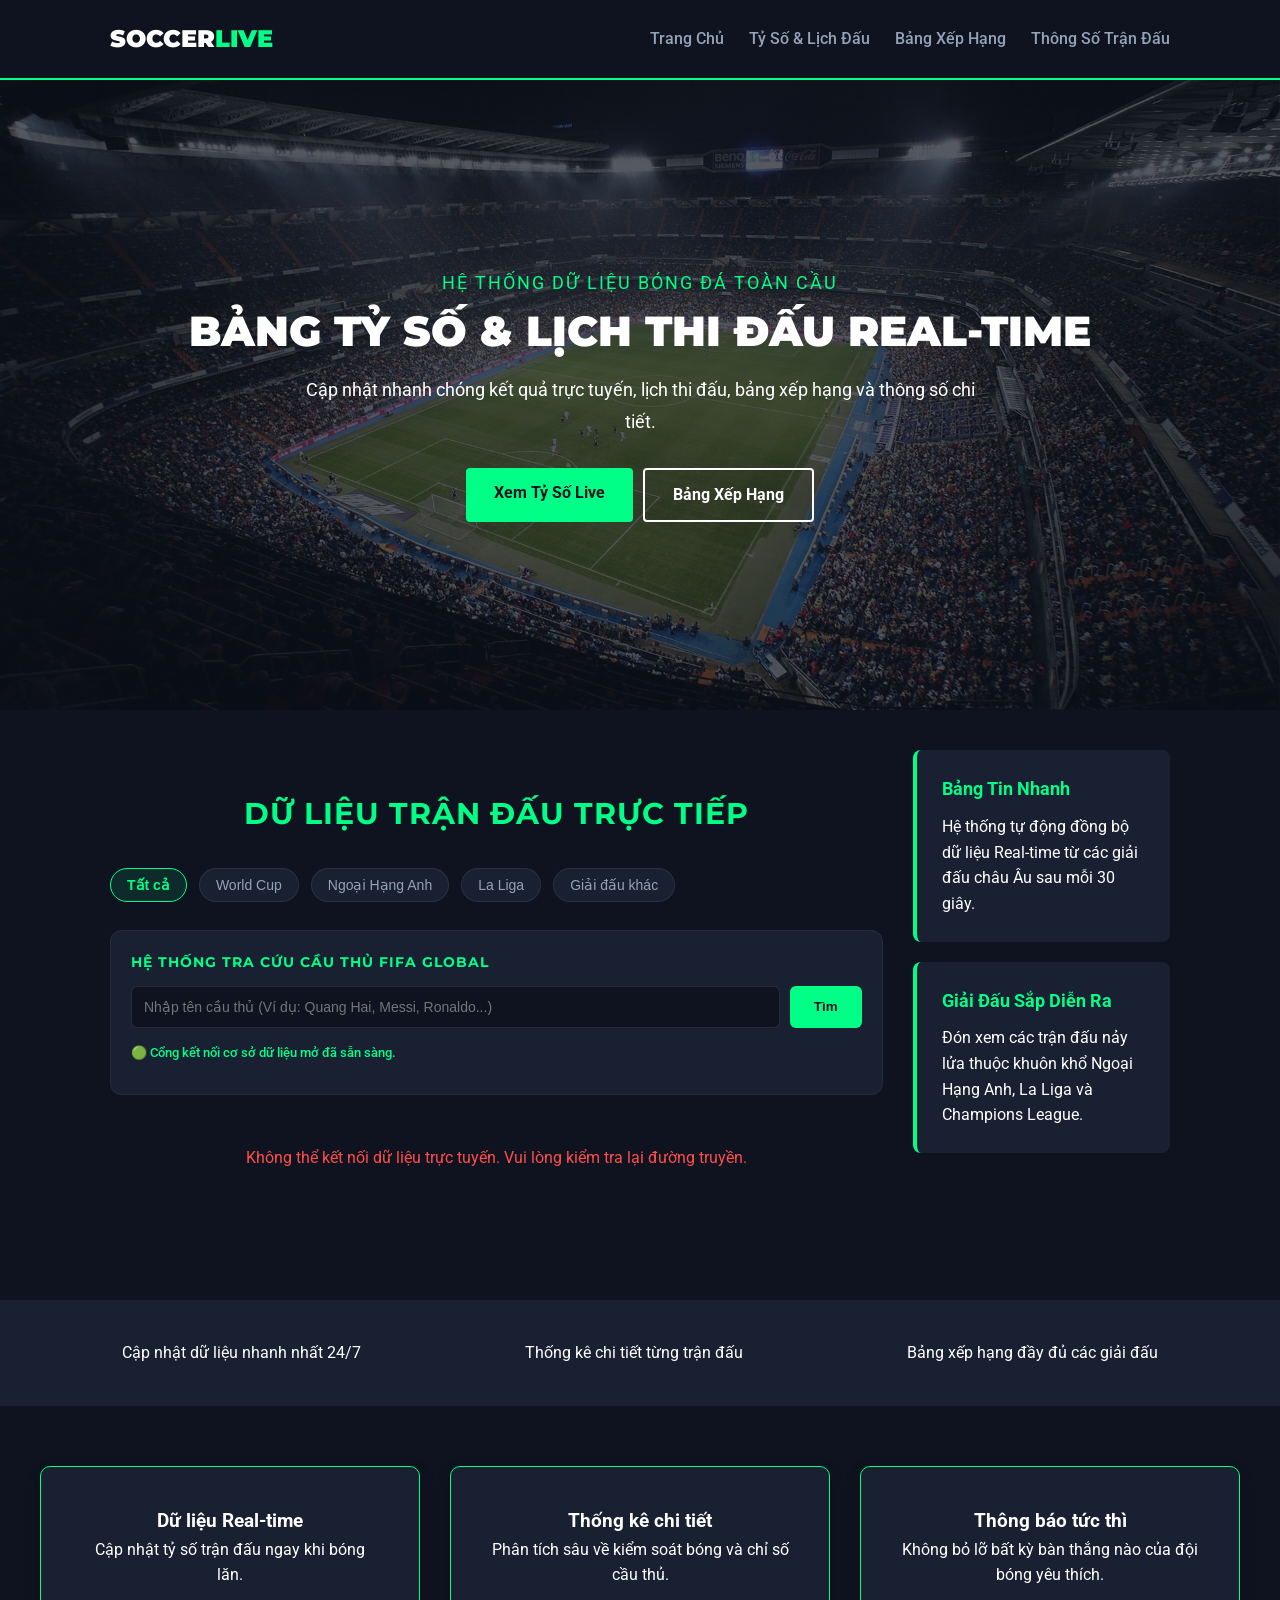
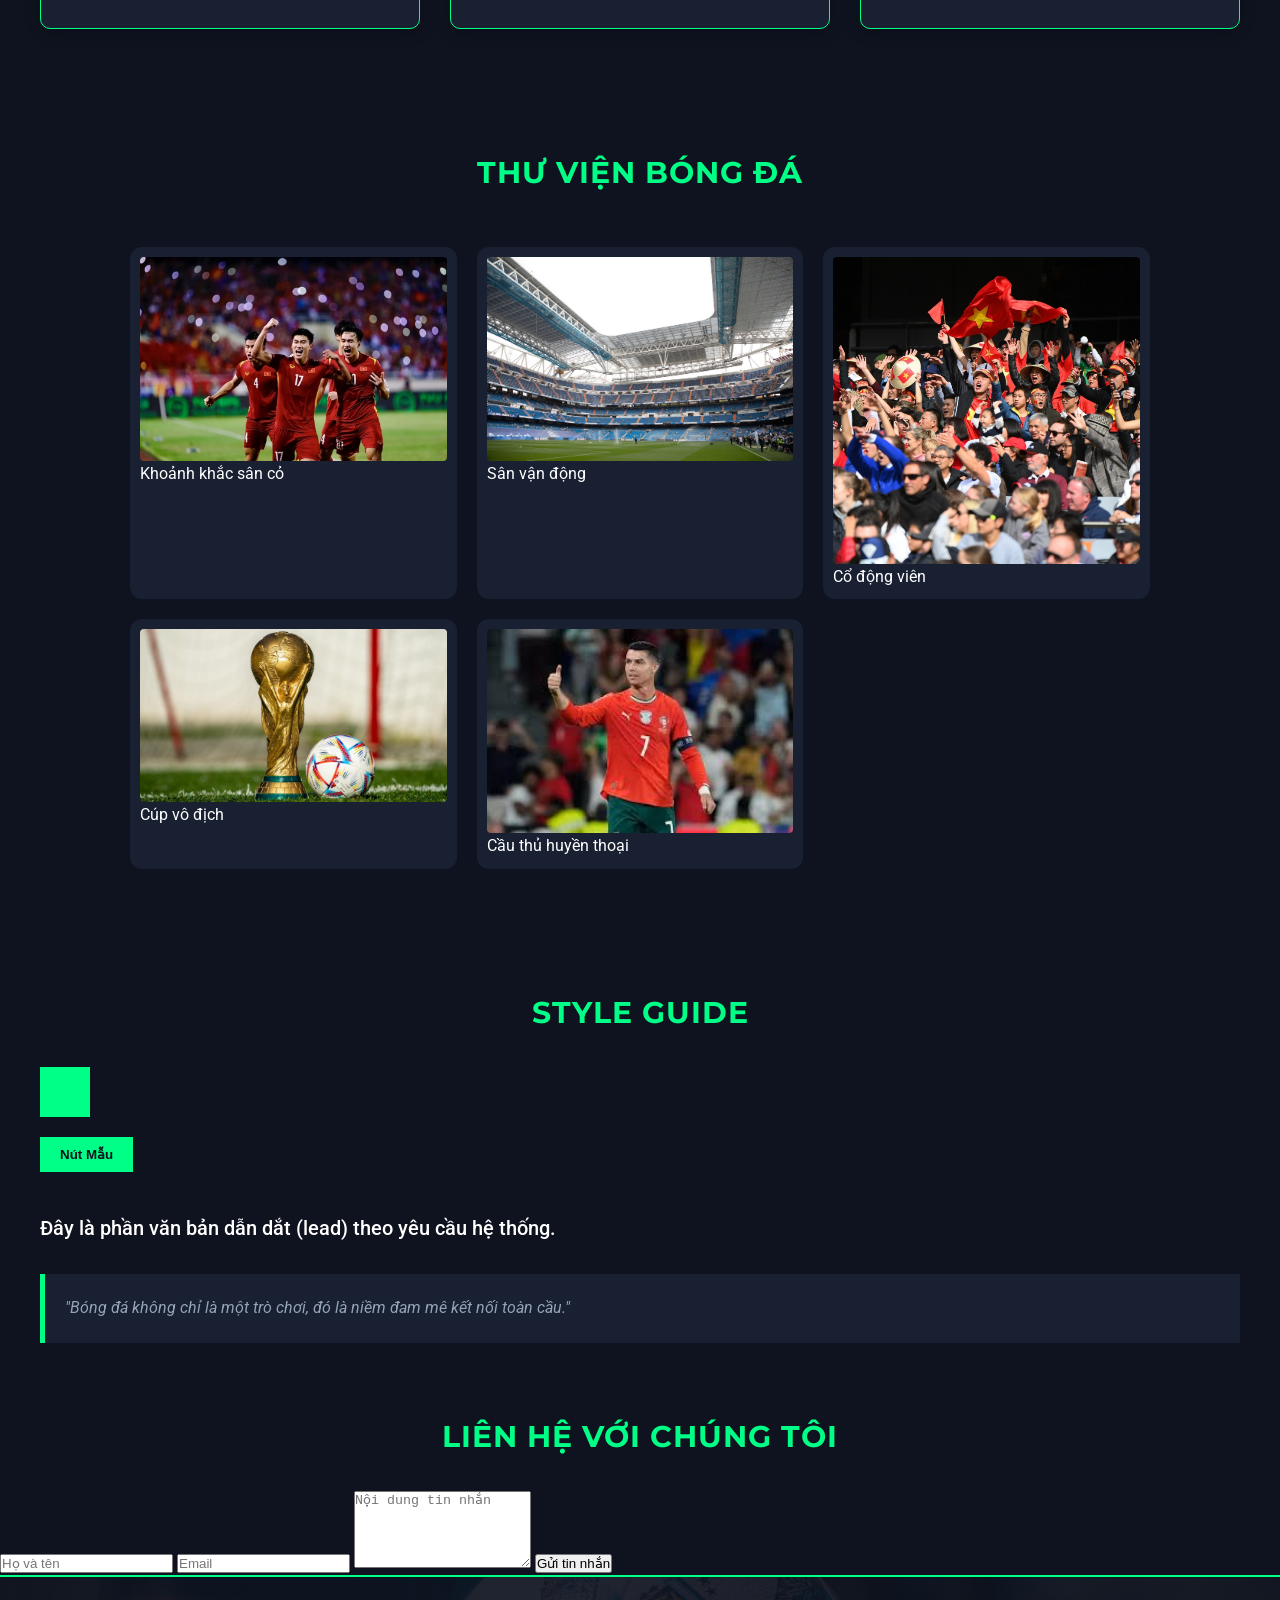
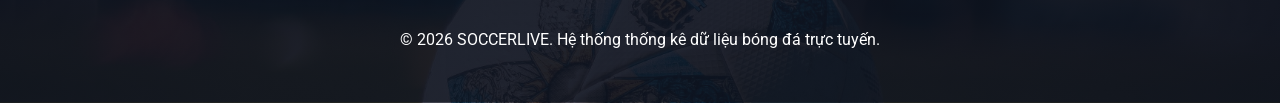
==== commit b140566c: "update" ====
--- a/html/index.html
+++ b/html/index.html
@@ -46,22 +46,25 @@
       
       <div class="main-content">
         <section class="section-container" id="scores">
-          <h2 class="section-title">TỶ SỐ TRỰC TIẾP & LỊCH THI ĐẤU</h2>
-        </section>
-
-        <section class="section-container">
-          <h2 class="section-title">THÔNG TIN NỔI BẬT</h2>
-          <div class="card-flex-container">
-            <div class="card">
-              <h3>Trận Cầu Đinh</h3>
-              <p>Cập nhật diễn biến mới nhất giữa hai đội bóng hàng đầu thế giới ngay trong đêm nay.</p>
-            </div>
-            <div class="card">
-              <h3>Bảng Xếp Hạng</h3>
-              <p>Xem thứ hạng mới nhất của các đội bóng trong giải Ngoại hạng Anh mùa giải 2026.</p>
-            </div>
-          </div>
-        </section>
+  <div class="wc-google-header">
+    <h2 class="section-title">DỮ LIỆU TRẬN ĐẤU TRỰC TIẾP</h2>
+    
+    <div class="league-filter-tabs">
+      <button class="league-tab active" data-league="all">Tất cả</button>
+      <button class="league-tab" data-league="World Cup">World Cup</button>
+      <button class="league-tab" data-league="Premier League">Ngoại Hạng Anh</button>
+      <button class="league-tab" data-league="La Liga">La Liga</button>
+      <!-- Nút mới thêm vào --> 
+      <button class="league-tab" data-league="others">Giải đấu khác</button>
+    </div>
+  </div>
+  
+  <div class="scores-container" id="fifa-live-scores">
+    <div style="color: #94a3b8; text-align: center; padding: 30px;">
+      Đang tải dữ liệu trực tuyến từ hệ thống...
+    </div>
+  </div>
+</section>
       </div>
 
       <aside class="side-panel">
@@ -88,7 +91,7 @@
     <section id="features">
       <div class="card-row">
         <div class="feature-card">
-          <h3>Dữ liệu Real-time</h3>
+          <h3>Dữ liệu Real-time</h3>  
           <p>Cập nhật tỷ số trận đấu ngay khi bóng lăn.</p>
         </div>
         <div class="feature-card">
--- a/css/style.css
+++ b/css/style.css
@@ -319,4 +319,69 @@
     .portfolio-grid {
         grid-template-columns: 1fr; /* Chuẩn yêu cầu */
     }
+}
+
+/* CSS định dạng riêng cho dữ liệu truyền về từ API FIFA */
+.fifa-flag-img {
+    width: 24px;
+    height: 24px;
+    object-fit: contain;
+    background-color: rgba(255, 255, 255, 0.1);
+    padding: 2px;
+    border-radius: 4px;
+}
+
+.fifa-events-row {
+    font-size: 12px;
+    color: #94a3b8;
+    padding-left: 36px; /* Căn lề né logo đội bóng ra giống Google */
+    margin-top: -8px;
+    margin-bottom: 4px;
+    font-style: italic;
+    display: flex;
+    gap: 10px;
+    flex-wrap: wrap;
+}
+
+.fifa-events-row span {
+    background-color: rgba(255, 255, 255, 0.03);
+    padding: 2px 6px;
+    border-radius: 4px;
+}
+
+
+/* Thanh chọn giải đấu riêng biệt */
+.league-filter-tabs {
+    display: flex;
+    gap: 12px;
+    margin-top: 15px;
+    margin-bottom: 5px;
+    overflow-x: auto;
+    padding-bottom: 8px;
+}
+
+.league-tab {
+    background-color: #182032;
+    border: 1px solid rgba(255, 255, 255, 0.08);
+    color: #94a3b8;
+    padding: 8px 16px;
+    font-size: 14px;
+    border-radius: 20px; /* Bo tròn dạng viên thuốc giống Google */
+    cursor: pointer;
+    font-weight: 500;
+    white-space: nowrap;
+    transition: all 0.3s ease;
+}
+
+.league-tab:hover {
+    border-color: rgba(0, 255, 135, 0.3);
+    color: #ffffff;
+}
+
+/* Khi giải đấu được chọn sẽ sáng rực viền và chữ màu xanh neon */
+.league-tab.active {
+    background-color: rgba(0, 255, 135, 0.1);
+    color: #00ff87;
+    border-color: #00ff87;
+    font-weight: bold;
 }
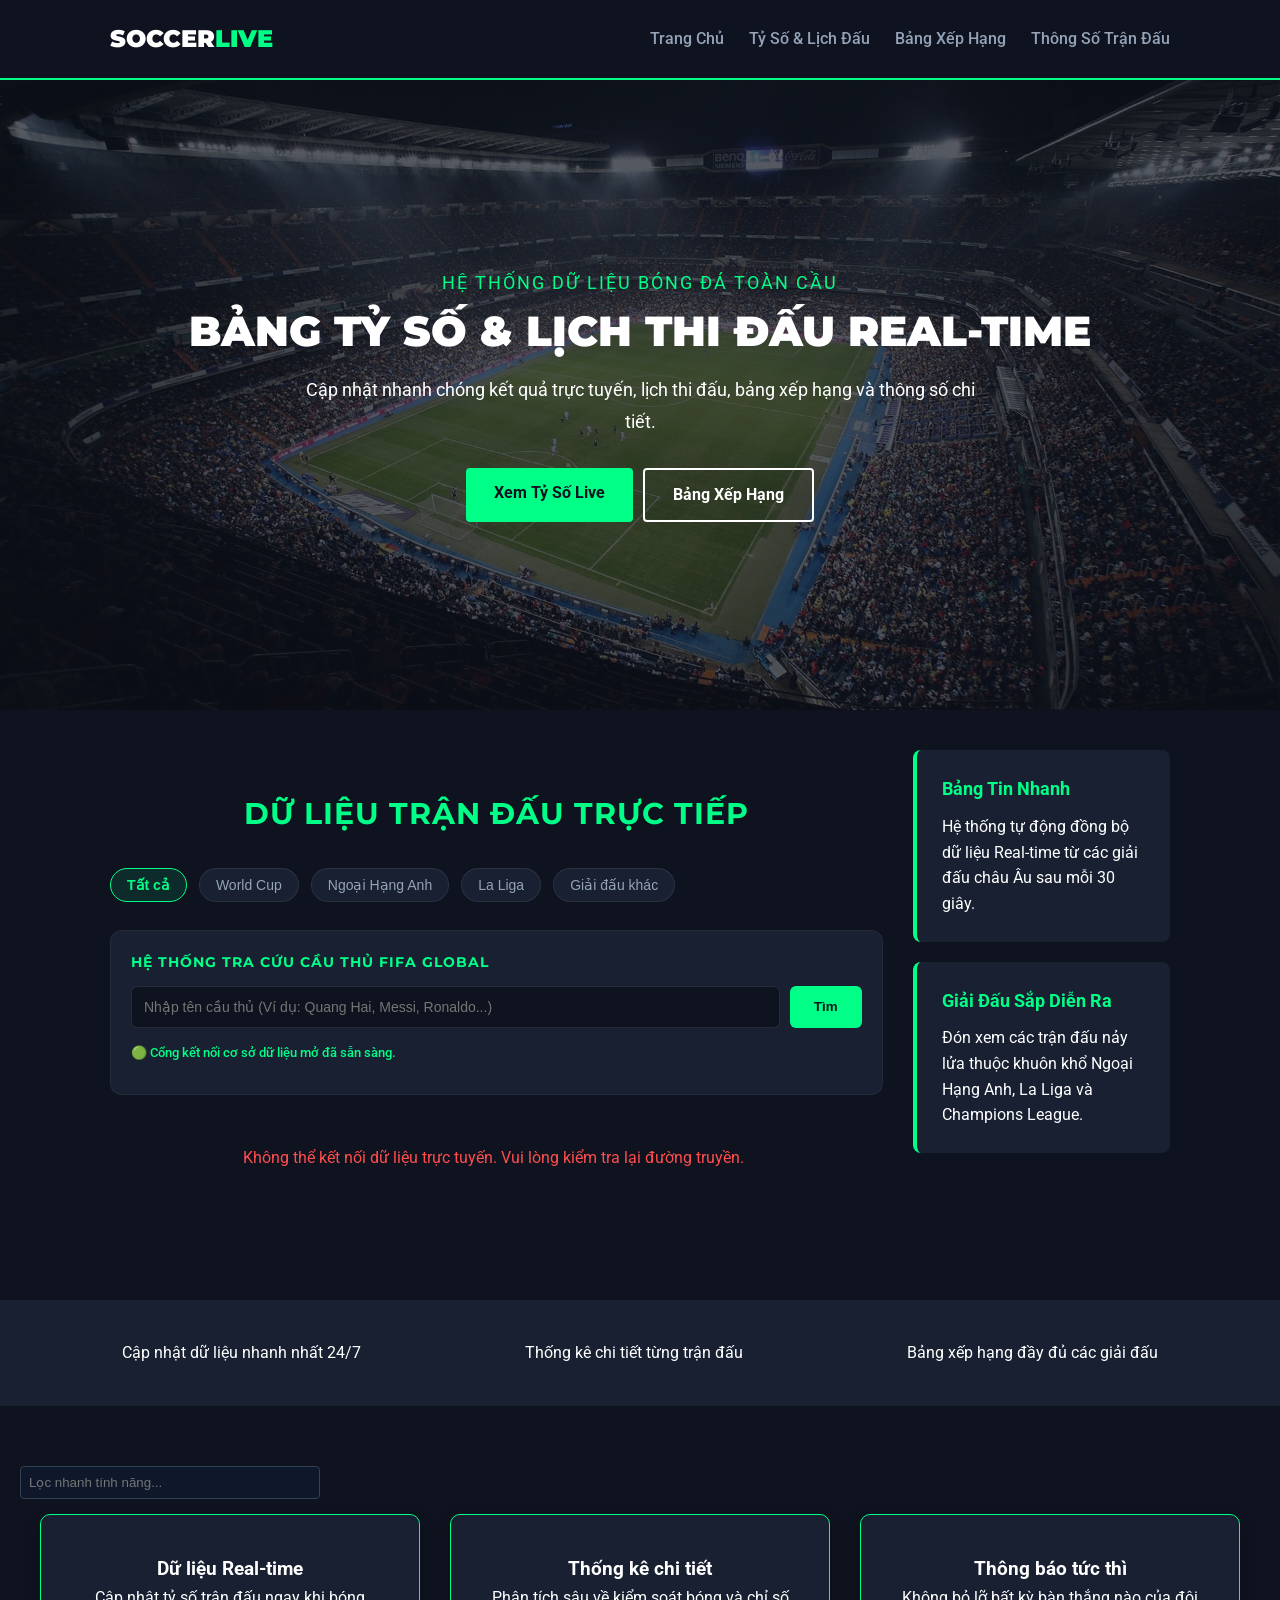
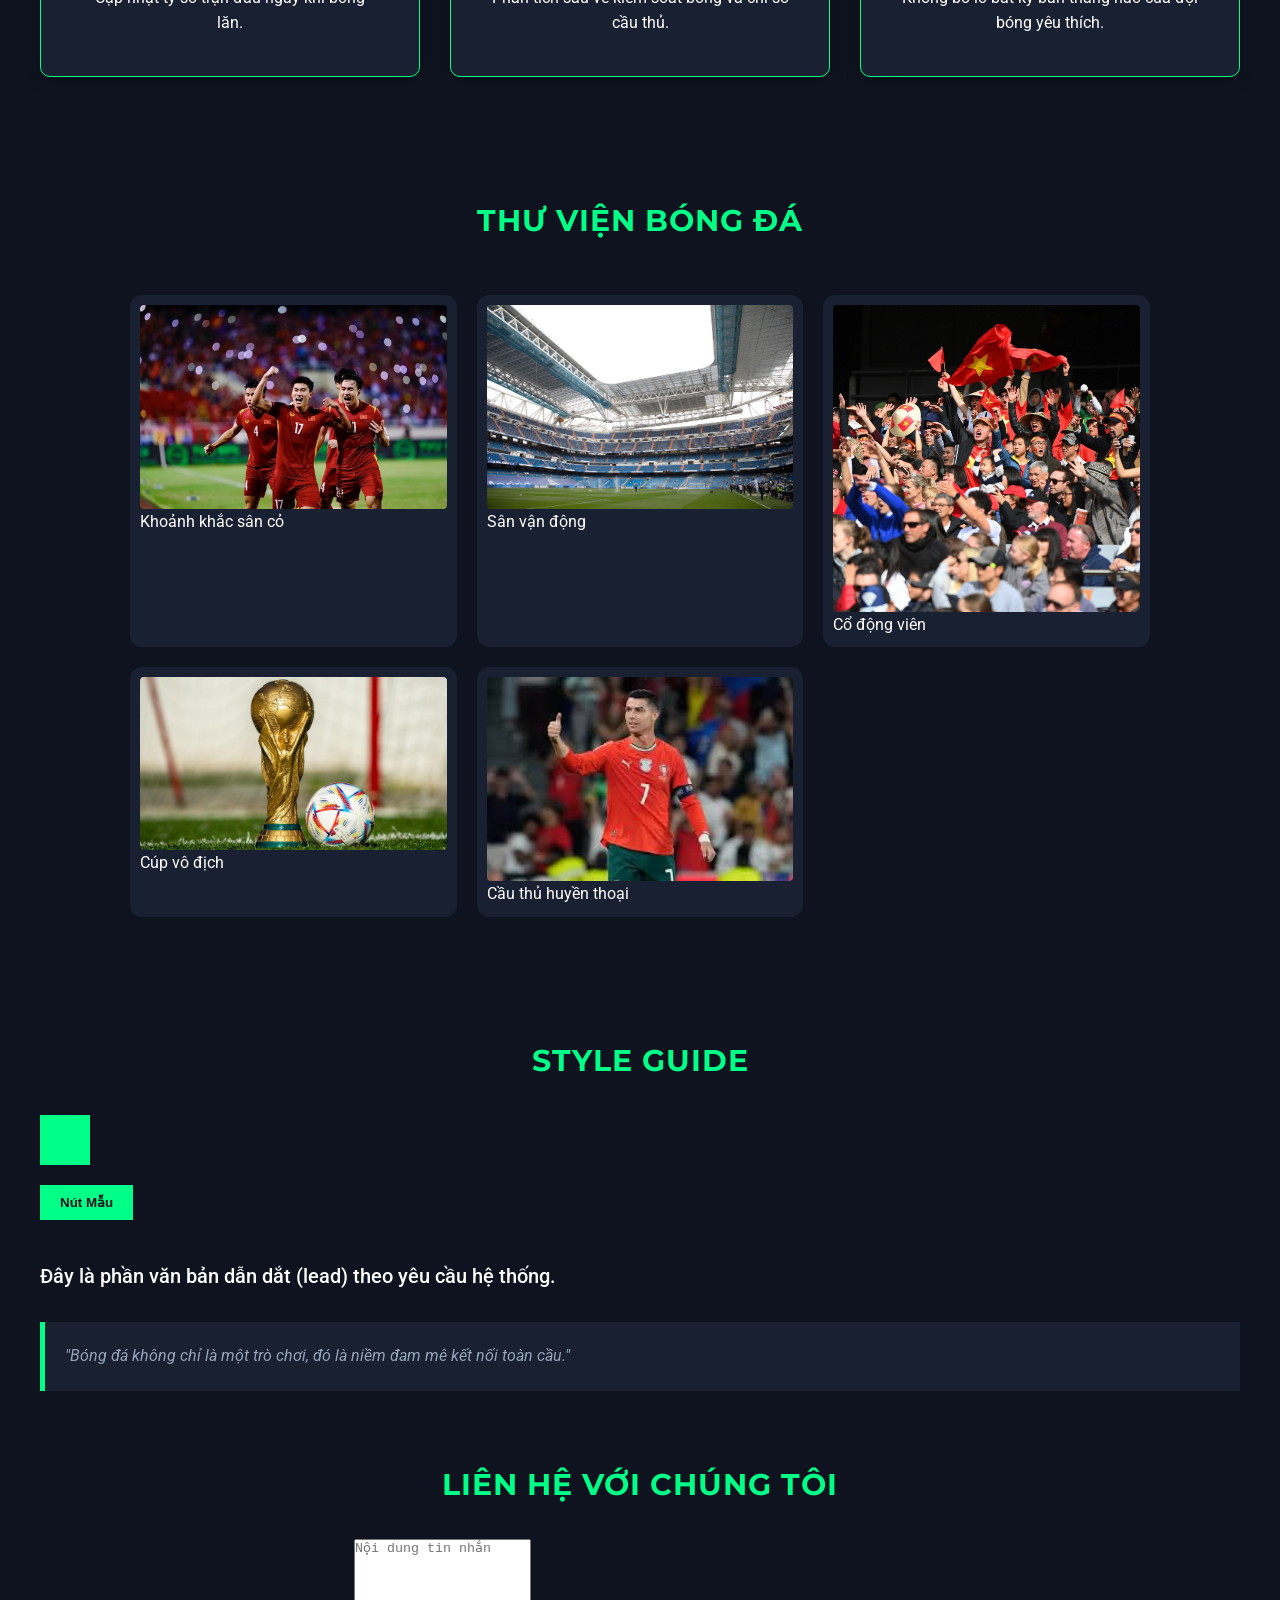
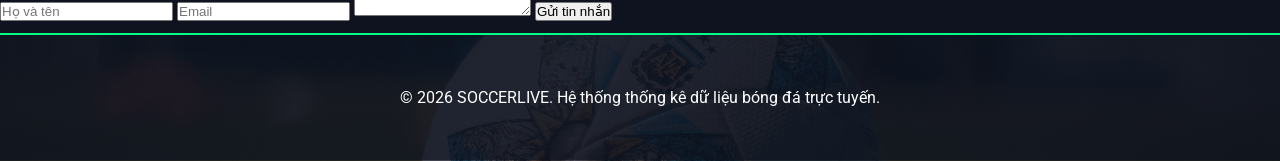
==== commit 571bb707: "update" ====
--- a/html/index.html
+++ b/html/index.html
@@ -8,8 +8,7 @@
   <link rel="preconnect" href="https://fonts.gstatic.com" crossorigin>
   <link href="https://fonts.googleapis.com/css2?family=Montserrat:wght@700;900&family=Roboto:wght@400;500&display=swap" rel="stylesheet">
   <link rel="stylesheet" href="../css/style.css">
-  
-  <script src="../js/api.js" defer></script>
+  <script src="../js/script.js" defer></script>
 </head>
 <body>
 
--- a/css/style.css
+++ b/css/style.css
@@ -384,4 +384,25 @@
     color: #00ff87;
     border-color: #00ff87;
     font-weight: bold;
+}
+
+#fifa-live-scores {
+    max-height: 650px;    /* Chiều cao tối đa cố định */
+    overflow-y: auto;     /* Tự động tạo thanh cuộn dọc khi dữ liệu tràn */
+    padding-right: 5px;   /* Khoảng trống để không bị đè nội dung card */
+}
+
+/* Làm thanh cuộn gọn gàng giống các trang thể thao cao cấp */
+#fifa-live-scores::-webkit-scrollbar {
+    width: 6px;
+}
+#fifa-live-scores::-webkit-scrollbar-track {
+    background: #0e131f;
+}
+#fifa-live-scores::-webkit-scrollbar-thumb {
+    background: #182032;
+    border-radius: 3px;
+}
+#fifa-live-scores::-webkit-scrollbar-thumb:hover {
+    background: #00ff87;   /* Đổi màu xanh neon khi di chuột vào thanh cuộn */
 }
